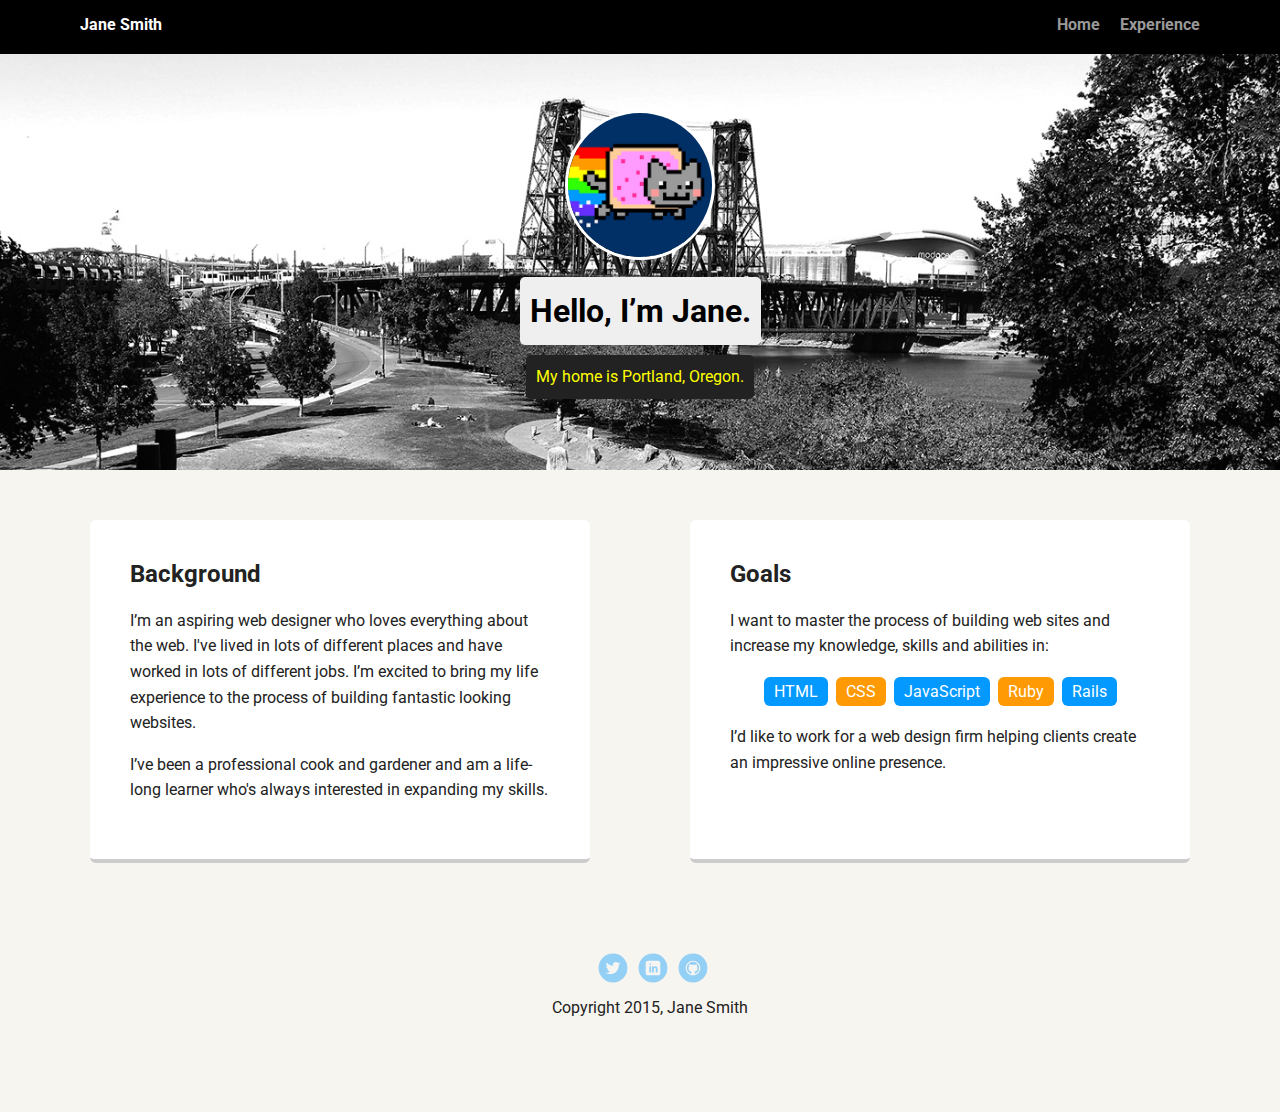
==== index.html @ ca017383 "added images" ====
<!doctype html>
<html lang="en">
<head>
  <meta charset="utf-8">
  <title>Jane Smith's Profile</title>
  <meta name="viewport" content="width=device-width, initial-scale=1.0">
  <link rel="stylesheet" href="styles.css">
  <link href="https://fonts.googleapis.com/css?family=Muli%7CRoboto:400,300,500,700,900" rel="stylesheet"></head>
  <body>

    <div class="main-nav">
        <ul class="nav">
          <li class="name">Jane Smith</li>
          <li><a href="#">Home</a></li>
          <li><a href="#">Experience</a></li>
        </ul>
    </div>

    <header>
      <img src="images/me.png" alt="Drawing of Jane Smith" class="profile-image">
      <h1 class="tag name">Hello, I’m Jane.</h1>
      <p class="tag location">My home is Portland, Oregon.</p>
    </header>

    <main class="flex">
      <div class="card">
        <h2>Background</h2>
        <p>I’m an aspiring web designer who loves everything about the web. I've lived in lots of different places and have worked in lots of different jobs. I’m excited to bring my life experience to the process of building fantastic looking websites.</p>
        <p>I’ve been a professional cook and gardener and am a life-long learner who's always interested in expanding my skills.</p>
      </div> 

      <div class="card">
        <h2>Goals</h2>
        <p>I want to master the process of building web sites and increase my knowledge, skills and abilities in:</p>
        <ul class="skills">
          <li>HTML</li>
          <li>CSS</li>
          <li>JavaScript</li>
          <li>Ruby</li>
          <li>Rails</li>
        </ul>
        <p>I’d like to work for a web design firm helping clients create an impressive online presence.</p>
      </div> 

    </main>
    <footer>
      <ul>
        <li><a href="#" class="social twitter">Twitter</a></li>
        <li><a href="#" class="social linkedin">LinkedIn</a></li>
        <li><a href="#" class="social github">Github</a></li>
      </ul>
      <p class="copyright">Copyright 2015, Jane Smith</p>
    </footer>
  </body>
  </html>
---- styles.css ----
/* Global Layout Set-up */
* { 
  box-sizing: border-box;
}
  
body {
  margin: 0;
  padding: 0;
  text-align: center;
  font-family: 'Roboto', sans-serif;
  color: #222;
  background: #f7f5f0;
}
/* Link Styles */

a {
  text-decoration: none;
  color: #999;
}
a:hover {
  color: #6633ff;
}

/* Section Styles */

.main-nav {
  width: 100%;
  background: black;
  min-height: 30px;
  padding: 10px;
  position: fixed;
  text-align: center;
}
.nav {
  display: flex;
  justify-content: space-around;
  font-weight: 700;
  list-style-type: none;
  margin: 0 auto;
  padding: 0;
}

.nav .name {
    display: block;
    margin-right: auto;
    color: white;
}
.nav li {
  padding: 5px 10px 10px 10px;
}
.nav a {
  transition: all .5s;
}
.nav a:hover {
  color: white
}

header {
  text-align: center;
  background: url('images/portland.jpg') no-repeat top center ;
  background-size: cover;
  overflow: hidden;
  padding-top: 60px;
}
header {
  line-height: 1.5;
}
header .profile-image {
  margin-top: 50px;
  width: 150px;
  height: 150px;
  border-radius: 50%;
  border: 3px solid white;
  transition: all .5s;
}
header .profile-image:hover {
  transform: scale(1.2) rotate(5deg);
}
.tag {
  background-color: #efefef;
  color: black;
  padding: 10px;
  border-radius: 5px;
  display: table;
  margin: 10px auto;
} 
.location {
  background-color: #222;
  color: yellow;
}
.card {
  margin: 30px;
  padding: 20px 40px 40px;
  max-width: 500px;
  text-align: left;
  background: #fff;
  border-bottom: 4px solid #ccc;
  border-radius: 6px;
  transition: all .5s;
}
.card:hover {
  border-color: #ff99ff;
}

ul.skills {
  padding: 0;
  text-align: center;
}

.skills li {
  border-radius: 6px;
  display: inline-block;
  background: #ff9904;
  color: white;
  padding: 5px 10px;
  margin: 2px;
}

.skills li:nth-child(odd) {
  background: #0399ff;
}

footer {
  width: 100%;
  min-height: 30px;
  padding: 20px 0 40px 20px;
}

footer .copyright {
  top: -8px;
  font-size: .75em;
}

footer ul {
  list-style-type: none;
  margin: 0;
  padding: 0;
}

footer ul li {
  display: inline-block;
}

a.social {
  display: inline-block;
  text-indent: -9999px;
  margin-left: 5px;
  width: 30px;
  height: 30px;
  background-size: 30px 30px;
  opacity: .4;
  transition: all .5s;
}
a.twitter {
  background-image: url(images/twitter.svg);
}
a.linkedin {
  background-image: url(images/linkedin.svg);
}
a.github {
  background-image: url(images/github.svg);
}
a.social:hover {
  opacity: 1;
}
.clearfix {
  clear: both;
}

/* Styles for larger screens */
@media screen and (min-width: 720px) {
  
  .flex {
      display: -ms-flexbox;      /* TWEENER - IE 10 */
      display: flex; 
      max-width: 1200px;
      -ms-flex-pack: distribute;
      justify-content: space-around;
      margin: 0 auto;
  }

  header {
    min-height: 470px;
  }

  .nav {
    max-width: 1200px;
    padding: 0 30px;
  }


  main {
    padding-top: 20px;
  }

  main p {
    line-height: 1.6em;
  }

  footer {
    font-size: 1.3em;
    max-width: 1200px;
    margin: 40px auto;
  }

}
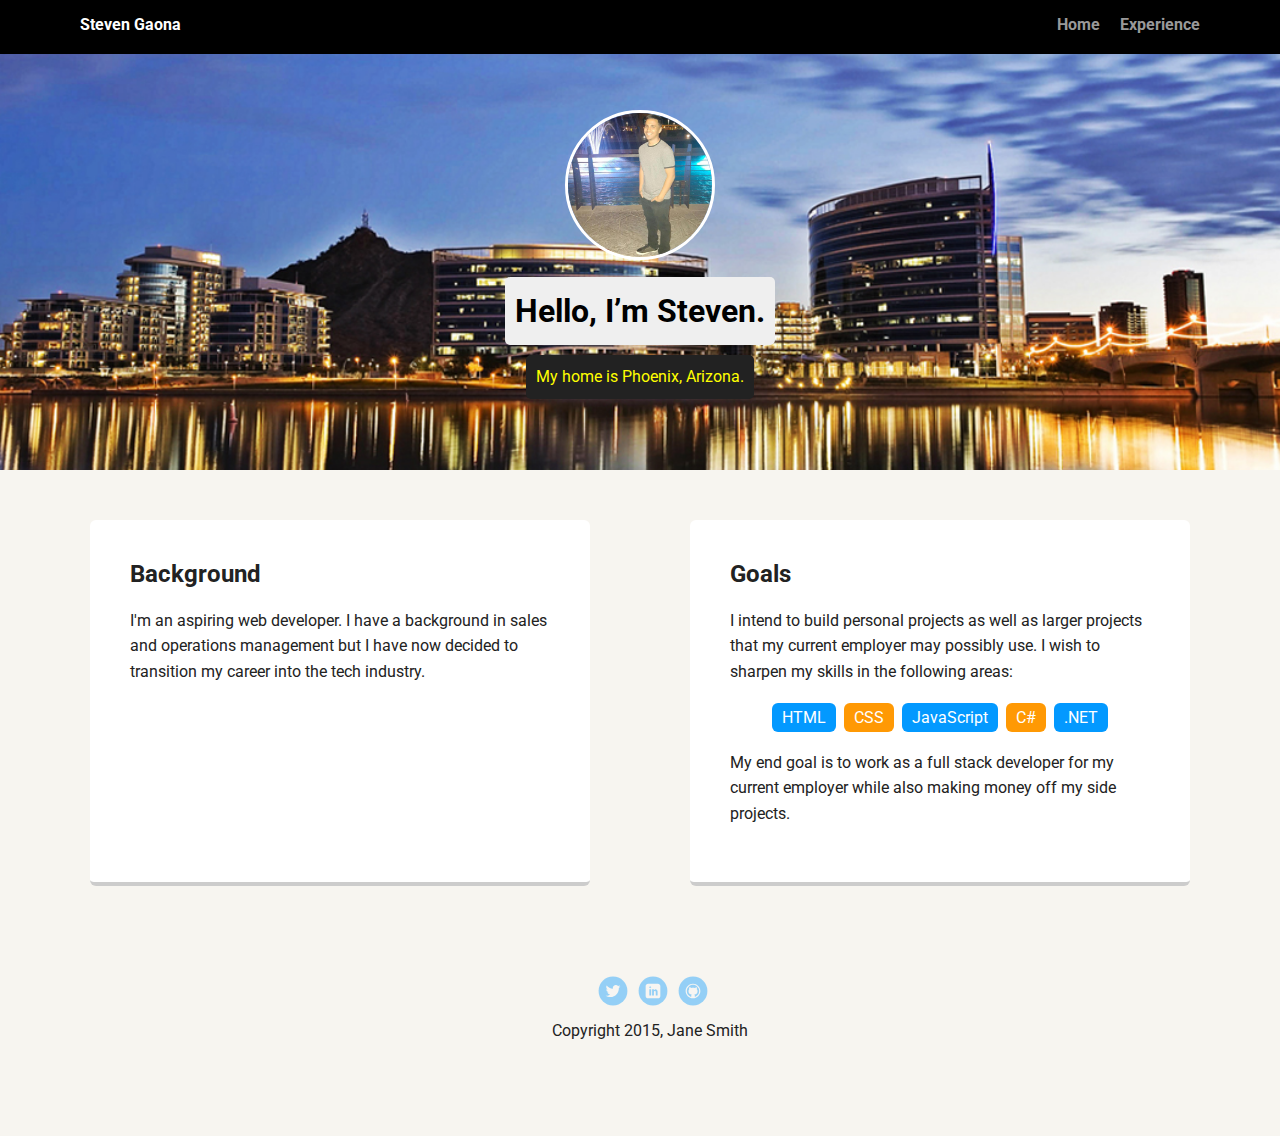
==== commit bd2a07f5: "added page" ====
--- a/index.html
+++ b/index.html
@@ -2,7 +2,7 @@
 <html lang="en">
 <head>
   <meta charset="utf-8">
-  <title>Jane Smith's Profile</title>
+  <title>Steven's Profile</title>
   <meta name="viewport" content="width=device-width, initial-scale=1.0">
   <link rel="stylesheet" href="styles.css">
   <link href="https://fonts.googleapis.com/css?family=Muli%7CRoboto:400,300,500,700,900" rel="stylesheet"></head>
@@ -10,36 +10,35 @@
 
     <div class="main-nav">
         <ul class="nav">
-          <li class="name">Jane Smith</li>
-          <li><a href="#">Home</a></li>
-          <li><a href="#">Experience</a></li>
+          <li class="name">Steven Gaona</li>
+          <li><a href="index.html">Home</a></li>
+          <li><a href="Experience.html" target="_blank">Experience</a></li>
         </ul>
     </div>
 
     <header>
-      <img src="images/me.png" alt="Drawing of Jane Smith" class="profile-image">
-      <h1 class="tag name">Hello, I’m Jane.</h1>
-      <p class="tag location">My home is Portland, Oregon.</p>
+      <img src="images/steven-profile-picture.jpg" alt="A picture of Steven" class="profile-image">
+      <h1 class="tag name">Hello, I’m Steven.</h1>
+      <p class="tag location">My home is Phoenix, Arizona.</p>
     </header>
 
     <main class="flex">
       <div class="card">
         <h2>Background</h2>
-        <p>I’m an aspiring web designer who loves everything about the web. I've lived in lots of different places and have worked in lots of different jobs. I’m excited to bring my life experience to the process of building fantastic looking websites.</p>
-        <p>I’ve been a professional cook and gardener and am a life-long learner who's always interested in expanding my skills.</p>
+        <p>I'm an aspiring web developer. I have a background in sales and operations management but I have now decided to transition my career into the tech industry.</p>
       </div> 
 
       <div class="card">
         <h2>Goals</h2>
-        <p>I want to master the process of building web sites and increase my knowledge, skills and abilities in:</p>
+        <p>I intend to build personal projects as well as larger projects that my current employer may possibly use. I wish to sharpen my skills in the following areas:</p>
         <ul class="skills">
           <li>HTML</li>
           <li>CSS</li>
           <li>JavaScript</li>
-          <li>Ruby</li>
-          <li>Rails</li>
+          <li>C#</li>
+          <li>.NET</li>
         </ul>
-        <p>I’d like to work for a web design firm helping clients create an impressive online presence.</p>
+        <p>My end goal is to work as a full stack developer for my current employer while also making money off my side projects.</p>
       </div> 
 
     </main>
--- a/styles.css
+++ b/styles.css
@@ -57,7 +57,7 @@
 
 header {
   text-align: center;
-  background: url('images/portland.jpg') no-repeat top center ;
+  background: url('images/tempe-town-lake-twilight.jpg') no-repeat top center ;
   background-size: cover;
   overflow: hidden;
   padding-top: 60px;
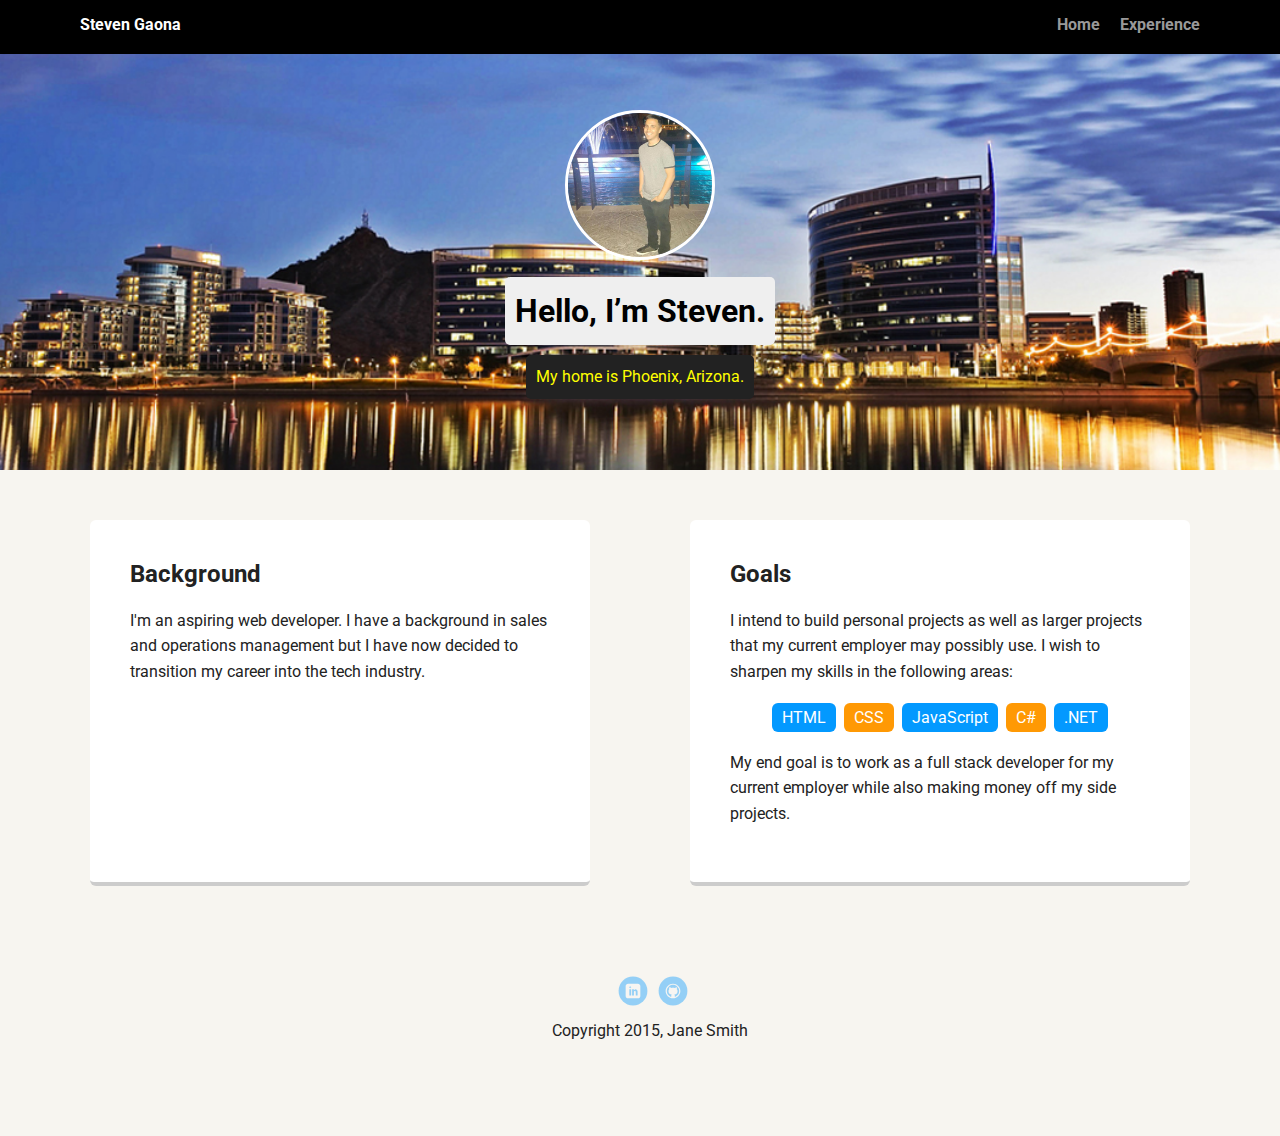
==== commit 81cf7a41: "edits" ====
--- a/index.html
+++ b/index.html
@@ -44,9 +44,8 @@
     </main>
     <footer>
       <ul>
-        <li><a href="#" class="social twitter">Twitter</a></li>
-        <li><a href="#" class="social linkedin">LinkedIn</a></li>
-        <li><a href="#" class="social github">Github</a></li>
+        <li><a href="https://www.linkedin.com/in/steven-gaona-76a943126/" target="_blank" class="social linkedin">LinkedIn</a></li>
+        <li><a href="https://github.com/sgaona21" target="_blank" class="social github">Github</a></li>
       </ul>
       <p class="copyright">Copyright 2015, Jane Smith</p>
     </footer>
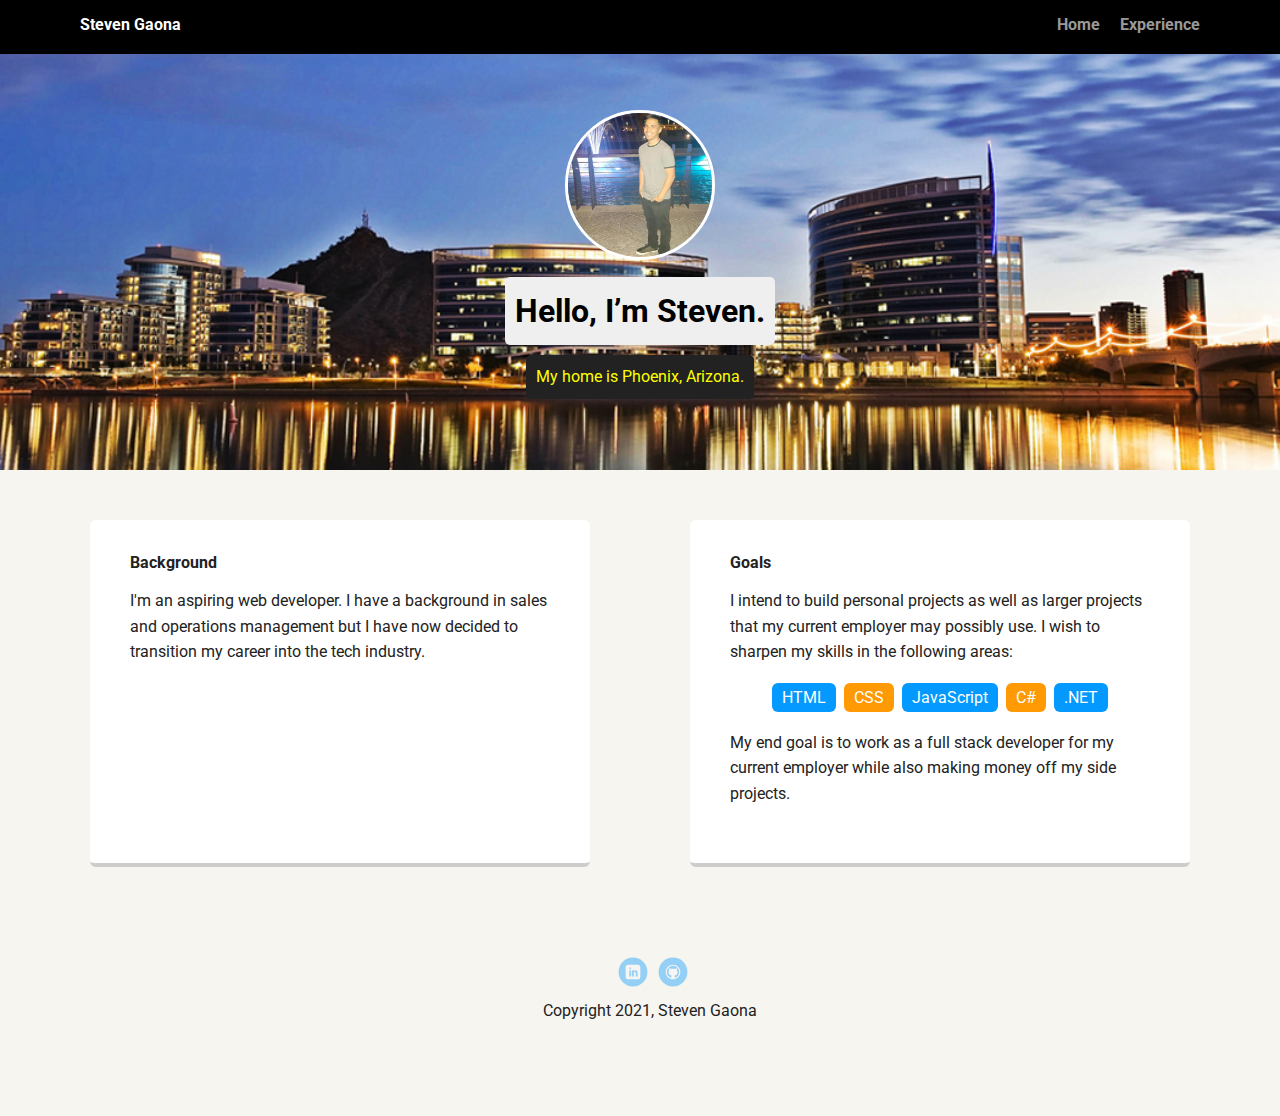
==== commit a849da79: "copyright update" ====
--- a/index.html
+++ b/index.html
@@ -45,9 +45,9 @@
     <footer>
       <ul>
         <li><a href="https://www.linkedin.com/in/steven-gaona-76a943126/" target="_blank" class="social linkedin">LinkedIn</a></li>
-        <li><a href="https://github.com/sgaona21" target="_blank" class="social github">Github</a></li>
+        <li><a href="https://github.com" target="_blank" class="social github">Github</a></li>
       </ul>
-      <p class="copyright">Copyright 2015, Jane Smith</p>
+      <p class="copyright">Copyright 2021, Steven Gaona</p>
     </footer>
   </body>
   </html>
--- a/styles.css
+++ b/styles.css
@@ -205,3 +205,22 @@
 
 }
 
+.experience {
+    margin: 50px;
+    padding: 20px;
+    background-color: #fff;
+    border-radius: 10px;
+    text-align: left;
+    border-bottom: 4px solid #ccc;
+
+}
+
+.experience:hover {
+  border-color: #ff99ff;
+}
+
+h2 {
+  font-size: .98rem;
+
+}
+
